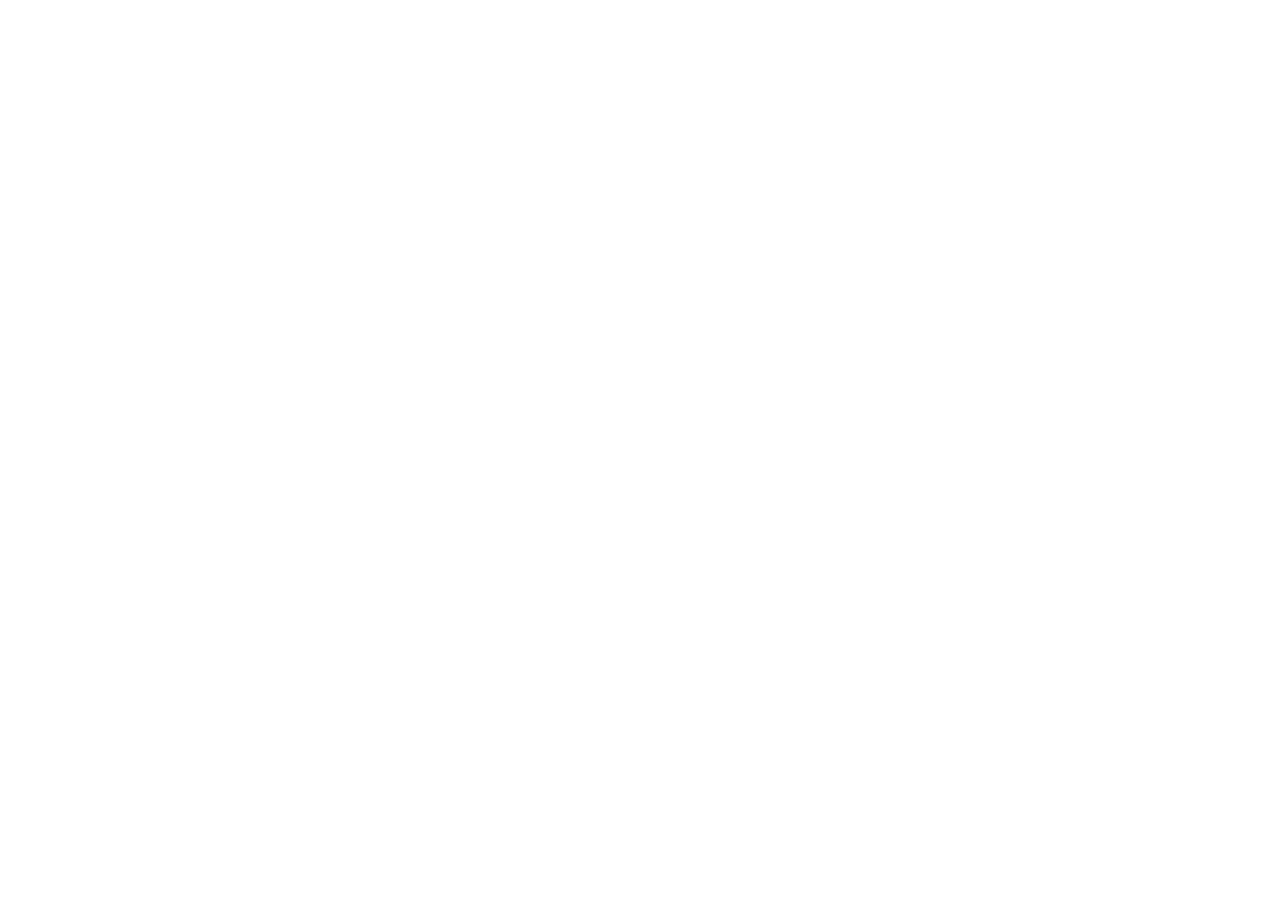
==== index.html @ 56ef71c3 "html creation" ====
<!DOCTYPE html>
<html lang="en">
<head>
    <meta charset="UTF-8">
    <meta name="viewport" content="width=device-width, initial-scale=1.0">
    <title>Document</title>
</head>
<body>
    
</body>
</html>
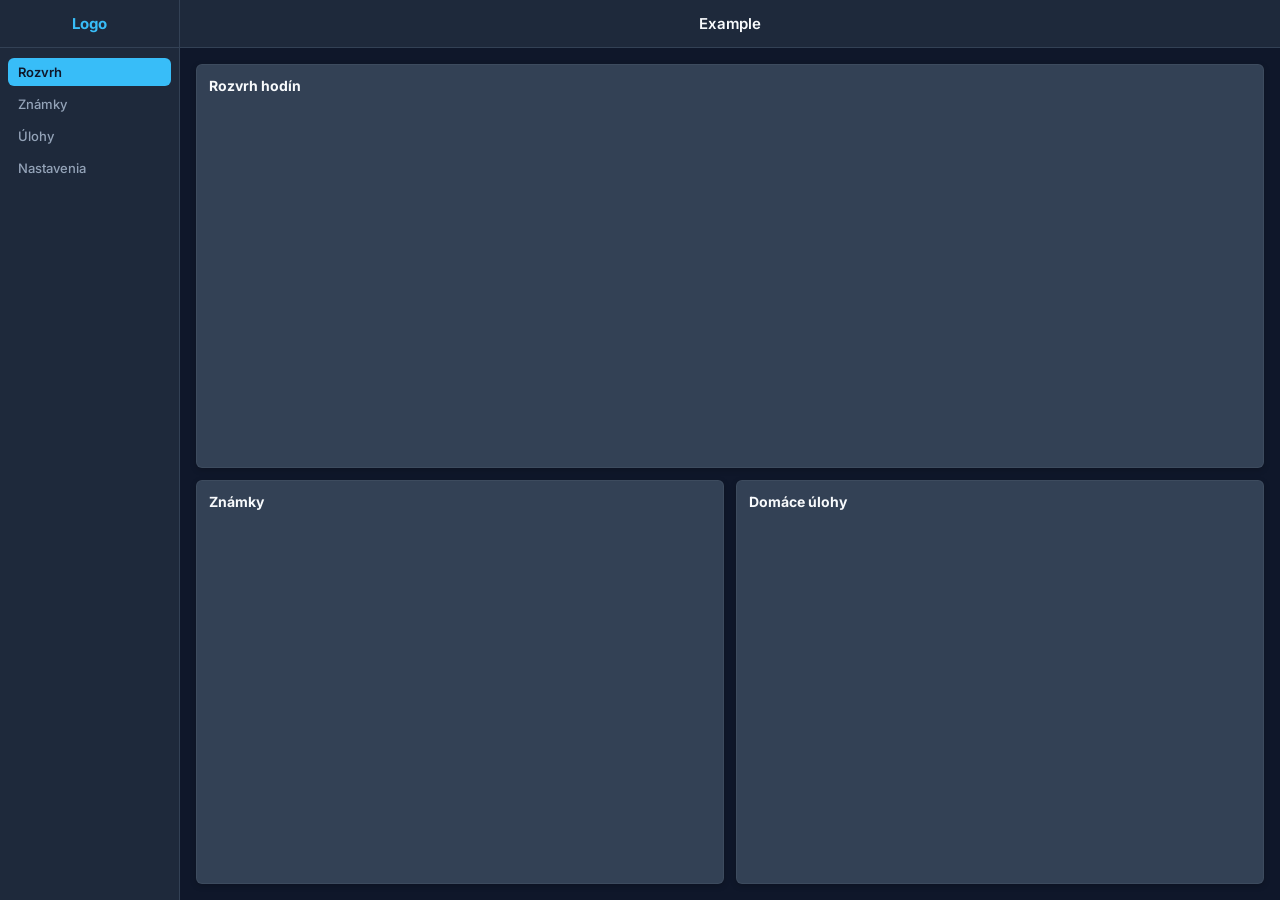
==== commit b5a3c279: "layout start" ====
--- a/index.html
+++ b/index.html
@@ -1,11 +1,57 @@
 <!DOCTYPE html>
-<html lang="en">
+<html lang="sk">
 <head>
     <meta charset="UTF-8">
     <meta name="viewport" content="width=device-width, initial-scale=1.0">
-    <title>Document</title>
+    <title>Layout</title>
+    <link rel="stylesheet" href="style.css">
+    <link href="https://fonts.googleapis.com/css2?family=Inter:wght@400;500;600;700&display=swap" rel="stylesheet">
 </head>
-<body>
-    
+<body class="background-main">
+
+    <aside class="sidebar">
+        <div class="sidebar-header">
+            <h2>Logo</h2>
+        </div>
+        <nav class="sidebar-nav">
+            <a href="#" class="nav-item active">Rozvrh</a>
+            <a href="#" class="nav-item">Známky</a>
+            <a href="#" class="nav-item">Úlohy</a>
+            <a href="#" class="nav-item">Nastavenia</a>
+        </nav>
+    </aside>
+
+    <div class="wrapper">
+        <header class="header">
+            <h1>Example</h1>
+        </header>
+
+        <main class="main-content">
+            <section class="card full-width">
+                <div class="card-header">
+                    <h3>Rozvrh hodín</h3>
+                </div>
+                <div class="card-body">
+                </div>
+            </section>
+
+            <section class="card">
+                <div class="card-header">
+                    <h3>Známky</h3>
+                </div>
+                <div class="card-body">
+                </div>
+            </section>
+
+            <section class="card">
+                <div class="card-header">
+                    <h3>Domáce úlohy</h3>
+                </div>
+                <div class="card-body">
+                </div>
+            </section>
+        </main>
+    </div>
+
 </body>
 </html>
--- a/style.css
+++ b/style.css
@@ -0,0 +1,113 @@
+* {
+    box-sizing: border-box;
+    margin: 0;
+    padding: 0;
+    font-family: 'Inter', Arial, sans-serif;
+}
+
+.background-main {
+    background-color: #0F172A;
+    color: #F8FAFC;
+    display: flex;
+    min-height: 100vh;
+}
+
+.sidebar {
+    width: 180px;
+    background-color: #1E293B;
+    border-right: 1px solid #334155;
+    display: flex;
+    flex-direction: column;
+}
+
+.sidebar-header {
+    height: 48px;
+    display: flex;
+    align-items: center;
+    justify-content: center;
+    border-bottom: 1px solid #334155;
+}
+
+.sidebar-header h2 {
+    font-size: 15px;
+    color: #38BDF8;
+}
+
+.sidebar-nav {
+    padding: 10px 8px;
+    display: flex;
+    flex-direction: column;
+    gap: 4px;
+}
+
+.nav-item {
+    color: #94A3B8;
+    text-decoration: none;
+    padding: 6px 10px;
+    border-radius: 6px;
+    font-size: 13px;
+    font-weight: 500;
+    transition: background-color 0.2s ease, color 0.2s ease;
+}
+
+.nav-item:hover {
+    background-color: #334155;
+    color: #F8FAFC;
+}
+
+.nav-item.active {
+    background-color: #38BDF8;
+    color: #0F172A;
+    font-weight: 600;
+}
+
+.wrapper {
+    flex: 1;
+    display: flex;
+    flex-direction: column;
+}
+
+.header {
+    height: 48px;
+    background-color: #1E293B;
+    border-bottom: 1px solid #334155;
+    display: flex;
+    align-items: center;
+    justify-content: center;
+    padding: 0 16px;
+}
+
+.header h1 {
+    font-size: 15px;
+    font-weight: 600;
+    color: #F8FAFC;
+}
+
+.main-content {
+    flex: 1;
+    padding: 16px;
+    display: grid;
+    grid-template-columns: repeat(2, 1fr);
+    gap: 12px;
+}
+
+.card {
+    background-color: #334155;
+    border-radius: 6px;
+    padding: 12px;
+    box-shadow: 0 2px 6px rgba(0, 0, 0, 0.2);
+    border: 1px solid rgba(255, 255, 255, 0.05);
+}
+
+.full-width {
+    grid-column: 1 / -1;
+}
+
+.card-header h3 {
+    font-size: 14px;
+    color: #F8FAFC;
+}
+
+.card-body {
+    margin-top: 8px;
+}
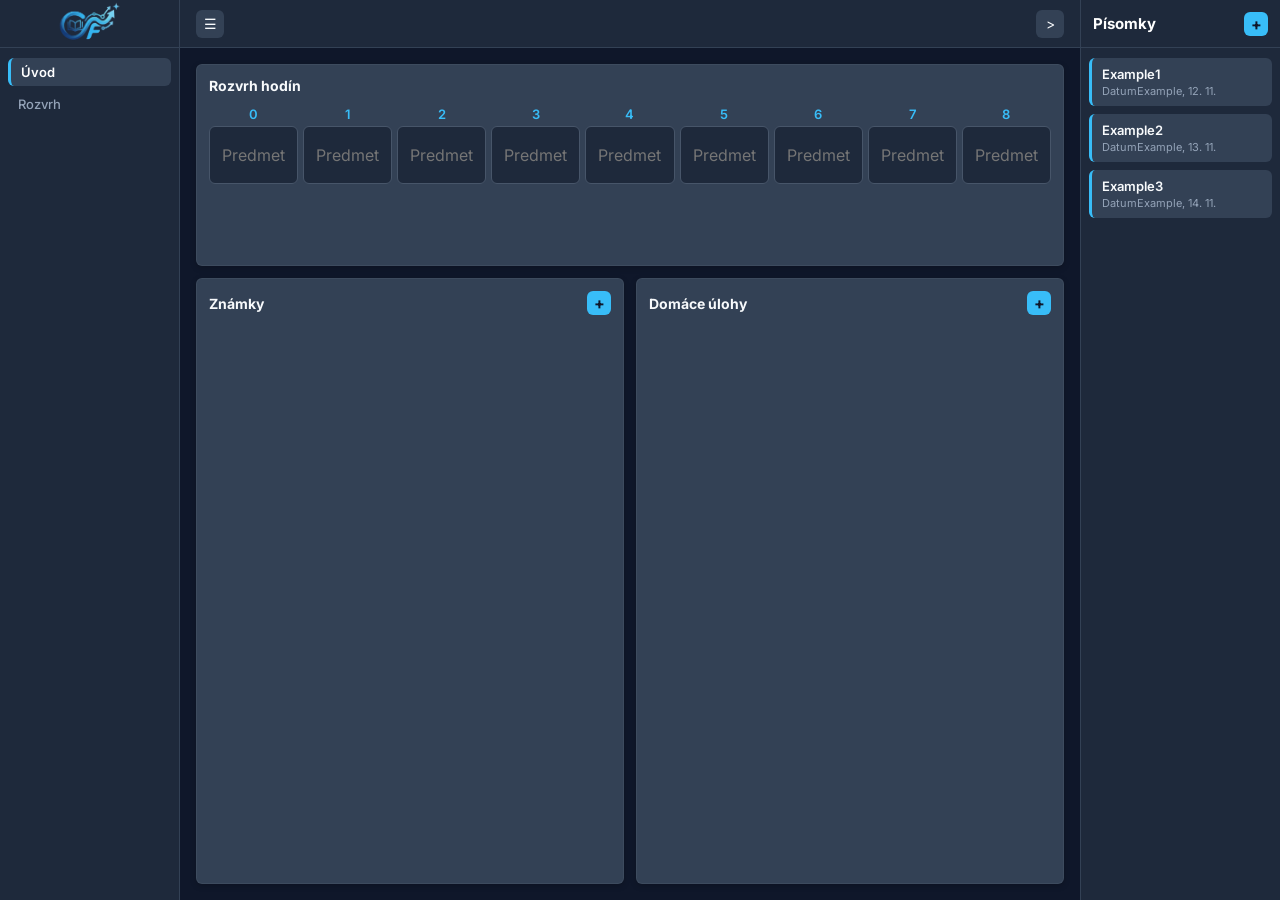
==== commit ed0adf1a: "second page layout changes additions" ====
--- a/index.html
+++ b/index.html
@@ -3,27 +3,30 @@
 <head>
     <meta charset="UTF-8">
     <meta name="viewport" content="width=device-width, initial-scale=1.0">
-    <title>Layout</title>
+    <title>Úvod - SchoolFlow</title>
     <link rel="stylesheet" href="style.css">
+    <link rel="icon" href="1x1-logo-schoolflow.png" type="image/png">
     <link href="https://fonts.googleapis.com/css2?family=Inter:wght@400;500;600;700&display=swap" rel="stylesheet">
 </head>
 <body class="background-main">
 
+    <input type="checkbox" id="toggleLeft" class="toggle-checkbox">
+    <input type="checkbox" id="toggleRight" class="toggle-checkbox">
+
     <aside class="sidebar">
         <div class="sidebar-header">
-            <h2>Logo</h2>
+            <img src="header-logo-schoolflow.png" alt="Logo" class="logo-img">
         </div>
         <nav class="sidebar-nav">
-            <a href="#" class="nav-item active">Rozvrh</a>
-            <a href="#" class="nav-item">Známky</a>
-            <a href="#" class="nav-item">Úlohy</a>
-            <a href="#" class="nav-item">Nastavenia</a>
+            <a href="#" class="nav-item active">Úvod</a>
+            <a href="hub.html" class="nav-item">Rozvrh</a>
         </nav>
     </aside>
 
     <div class="wrapper">
         <header class="header">
-            <h1>Example</h1>
+            <label for="toggleLeft" class="toggle-btn">☰</label>
+            <label for="toggleRight" class="toggle-btn">></label>
         </header>
 
         <main class="main-content">
@@ -31,13 +34,50 @@
                 <div class="card-header">
                     <h3>Rozvrh hodín</h3>
                 </div>
-                <div class="card-body">
+                <div class="card-body schedule-grid">
+                    <div class="schedule-column">
+                        <span class="schedule-label">0</span>
+                        <input type="text" class="schedule-input" placeholder="Predmet">
+                    </div>
+                    <div class="schedule-column">
+                        <span class="schedule-label">1</span>
+                        <input type="text" class="schedule-input" placeholder="Predmet">
+                    </div>
+                    <div class="schedule-column">
+                        <span class="schedule-label">2</span>
+                        <input type="text" class="schedule-input" placeholder="Predmet">
+                    </div>
+                    <div class="schedule-column">
+                        <span class="schedule-label">3</span>
+                        <input type="text" class="schedule-input" placeholder="Predmet">
+                    </div>
+                    <div class="schedule-column">
+                        <span class="schedule-label">4</span>
+                        <input type="text" class="schedule-input" placeholder="Predmet">
+                    </div>
+                    <div class="schedule-column">
+                        <span class="schedule-label">5</span>
+                        <input type="text" class="schedule-input" placeholder="Predmet">
+                    </div>
+                    <div class="schedule-column">
+                        <span class="schedule-label">6</span>
+                        <input type="text" class="schedule-input" placeholder="Predmet">
+                    </div>
+                    <div class="schedule-column">
+                        <span class="schedule-label">7</span>
+                        <input type="text" class="schedule-input" placeholder="Predmet">
+                    </div>
+                    <div class="schedule-column">
+                        <span class="schedule-label">8</span>
+                        <input type="text" class="schedule-input" placeholder="Predmet">
+                    </div>
                 </div>
             </section>
 
             <section class="card">
                 <div class="card-header">
                     <h3>Známky</h3>
+                    <button class="add-btn">+</button>
                 </div>
                 <div class="card-body">
                 </div>
@@ -46,6 +86,7 @@
             <section class="card">
                 <div class="card-header">
                     <h3>Domáce úlohy</h3>
+                    <button class="add-btn">+</button>
                 </div>
                 <div class="card-body">
                 </div>
@@ -53,5 +94,26 @@
         </main>
     </div>
 
+    <aside class="sidebar-right">
+        <div class="sidebar-header right-header">
+            <h2>Písomky</h2>
+            <button class="add-btn">+</button>
+        </div>
+        <div class="sidebar-content">
+            <div class="exam-item">
+                <span class="exam-subject">Example1</span>
+                <span class="exam-date">DatumExample, 12. 11.</span>
+            </div>
+            <div class="exam-item">
+                <span class="exam-subject">Example2</span>
+                <span class="exam-date">DatumExample, 13. 11.</span>
+            </div>
+            <div class="exam-item">
+                <span class="exam-subject">Example3</span>
+                <span class="exam-date">DatumExample, 14. 11.</span>
+            </div>
+        </div>
+    </aside>
+
 </body>
 </html>
--- a/style.css
+++ b/style.css
@@ -18,6 +18,32 @@
     border-right: 1px solid #334155;
     display: flex;
     flex-direction: column;
+    transition: width 0.25s ease, opacity 0.2s ease;
+    overflow: hidden;
+    white-space: nowrap;
+}
+
+#toggleLeft:checked ~ .sidebar {
+    width: 0;
+    opacity: 0;
+    border-right: none;
+}
+
+#toggleRight:checked ~ .sidebar-right {
+    width: 0;
+    opacity: 0;
+    border-left: none;
+}
+
+.sidebar-right {
+    width: 200px;
+    background-color: #1E293B;
+    border-left: 1px solid #334155;
+    display: flex;
+    flex-direction: column;
+    overflow: hidden;
+    transition: width 0.25s ease, opacity 0.2s ease;
+    white-space: nowrap;
 }
 
 .sidebar-header {
@@ -26,11 +52,12 @@
     align-items: center;
     justify-content: center;
     border-bottom: 1px solid #334155;
+    padding: 0 10px;
 }
 
 .sidebar-header h2 {
     font-size: 15px;
-    color: #38BDF8;
+    color: white;
 }
 
 .sidebar-nav {
@@ -38,6 +65,34 @@
     display: flex;
     flex-direction: column;
     gap: 4px;
+}
+
+.sidebar-content {
+    padding: 10px 8px;
+    display: flex;
+    flex-direction: column;
+    gap: 8px;
+}
+
+.exam-item {
+    background-color: #334155;
+    padding: 8px 10px;
+    border-radius: 6px;
+    border-left: 3px solid #38BDF8;
+    display: flex;
+    flex-direction: column;
+    gap: 2px;
+}
+
+.exam-subject {
+    font-size: 13px;
+    font-weight: 600;
+    color: #F8FAFC;
+}
+
+.exam-date {
+    font-size: 11px;
+    color: #94A3B8;
 }
 
 .nav-item {
@@ -56,8 +111,9 @@
 }
 
 .nav-item.active {
-    background-color: #38BDF8;
-    color: #0F172A;
+    background-color: #334155;
+    color: white;
+    border-left: 3px solid #38BDF8;
     font-weight: 600;
 }
 
@@ -65,6 +121,7 @@
     flex: 1;
     display: flex;
     flex-direction: column;
+    min-width: 0;
 }
 
 .header {
@@ -73,7 +130,7 @@
     border-bottom: 1px solid #334155;
     display: flex;
     align-items: center;
-    justify-content: center;
+    justify-content: space-between;
     padding: 0 16px;
 }
 
@@ -88,6 +145,14 @@
     padding: 16px;
     display: grid;
     grid-template-columns: repeat(2, 1fr);
+    grid-template-rows: 1fr 3fr;
+    gap: 12px;
+}
+
+.main-content-full {
+    flex: 1;
+    padding: 16px;
+    display: grid;
     gap: 12px;
 }
 
@@ -108,6 +173,119 @@
     color: #F8FAFC;
 }
 
+.card-header {
+    display: flex;
+    align-items: center;
+    justify-content: space-between;
+}
+
 .card-body {
     margin-top: 8px;
+}
+
+.schedule-grid {
+    display: grid;
+    grid-template-columns: repeat(9, 1fr);
+    gap: 5px;
+    margin-top: 12px;
+}
+
+.schedule-column {
+    display: flex;
+    flex-direction: column;
+    align-items: center;
+    gap: 4px;
+}
+
+.schedule-label {
+    font-size: 13px;
+    font-weight: 600;
+    color: #38BDF8;
+}
+
+.schedule-input {
+    background-color: #1E293B;
+    color: #F8FAFC;
+    border: 1px solid #475569;
+    border-radius: 6px;
+    padding: 18px 6px;
+    font-size: 16px;
+    text-align: center;
+    width: 100%;
+}
+
+.schedule-intput:focus {
+    outline: none;
+    border-color: #38BDF8;
+}
+
+.schedule-input::-webkit-inner-spin-button,
+.schedule-input::-webkit-outer-spin-button {
+    -webkit-appearance: none;
+    margin: 0;
+}
+
+.sidebar-header.right-header {
+    justify-content: space-between;
+    padding: 0 12px;
+}
+
+.add-btn {
+    background-color: #38BDF8;
+    color: #0F172A;
+    border: none;
+    border-radius: 6px;
+    width: 24px;
+    height: 24px;
+    font-size: 16px;
+    font-weight: 700;
+    cursor: pointer;
+    display: flex;
+    align-items: center;
+    justify-content: center;
+    transition: background-color 0.2s ease;
+}
+
+.add-btn:hover {
+    background-color: #7dd4fc6c;
+}
+
+.toggle-btn {
+    background-color: #334155;
+    color: #F8FAFC;
+    border: none;
+    border-radius: 6px;
+    width: 28px;
+    height: 28px;
+    font-size: 14px;
+    cursor: pointer;
+    display: flex;
+    align-items: center;
+    justify-content: center;
+    user-select: none;
+    transition: background-color 0.2s ease;
+}
+
+.toggle-btn:hover {
+    background-color: #7dd4fc6c;
+    color: #0f172a;
+}
+
+.sidebar-header {
+    height: 48px;
+    display: flex;
+    align-items: center;
+    justify-content: center;
+    border-bottom: 1px solid #334155;
+    padding: 0 10px;
+}
+
+.logo-img {
+    max-height: 45px;
+    width: auto;
+    object-fit: contain;
+}
+
+.toggle-checkbox {
+    display: none;
 }
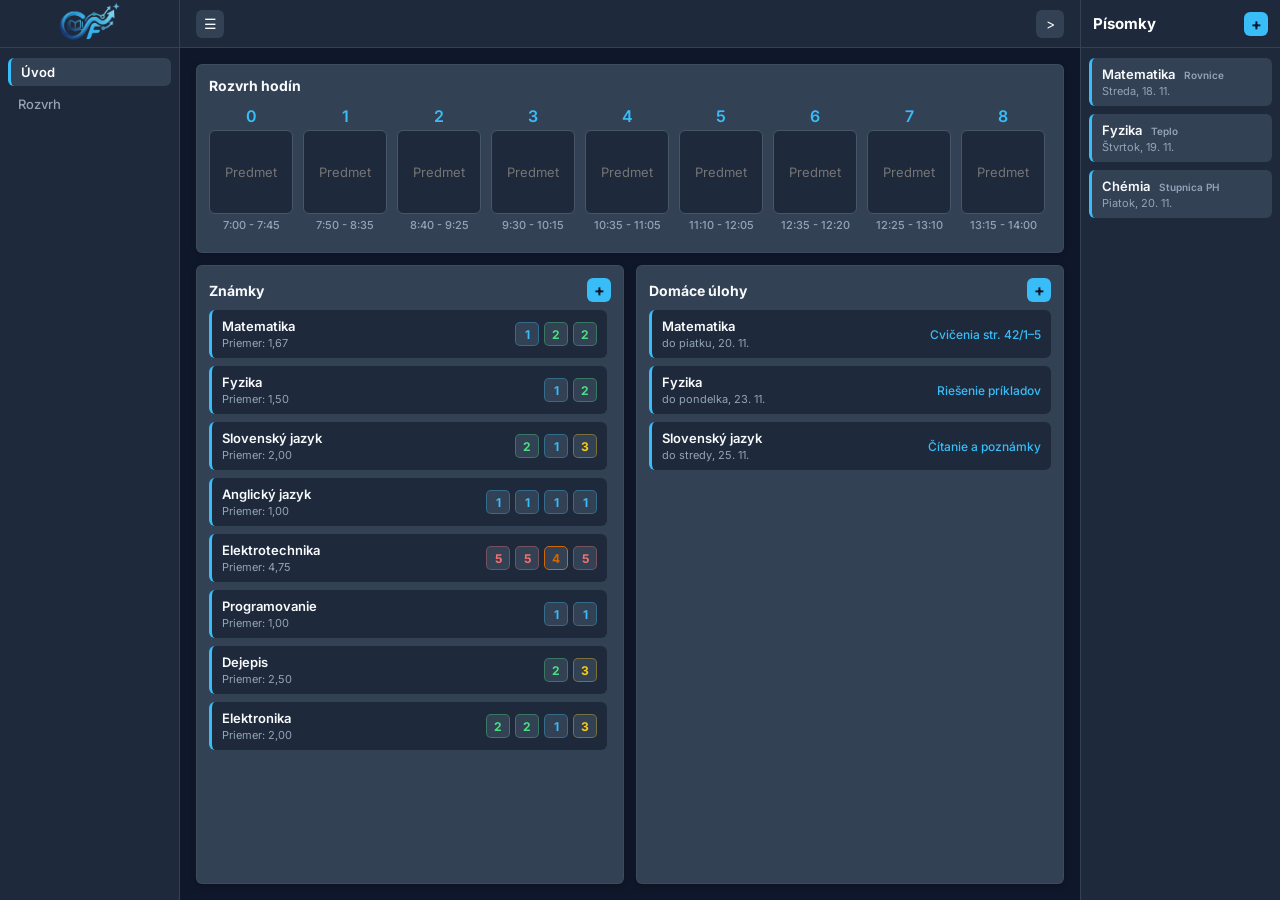
==== commit e66c8688: "index overlay finish with examples" ====
--- a/index.html
+++ b/index.html
@@ -38,38 +38,47 @@
                     <div class="schedule-column">
                         <span class="schedule-label">0</span>
                         <input type="text" class="schedule-input" placeholder="Predmet">
+                        <span class="schedule-time">7:00 - 7:45</span>
                     </div>
                     <div class="schedule-column">
                         <span class="schedule-label">1</span>
                         <input type="text" class="schedule-input" placeholder="Predmet">
+                        <span class="schedule-time">7:50 - 8:35</span>
                     </div>
                     <div class="schedule-column">
                         <span class="schedule-label">2</span>
                         <input type="text" class="schedule-input" placeholder="Predmet">
+                        <span class="schedule-time">8:40 - 9:25</span>
                     </div>
                     <div class="schedule-column">
                         <span class="schedule-label">3</span>
                         <input type="text" class="schedule-input" placeholder="Predmet">
+                        <span class="schedule-time">9:30 - 10:15</span>
                     </div>
                     <div class="schedule-column">
                         <span class="schedule-label">4</span>
                         <input type="text" class="schedule-input" placeholder="Predmet">
+                        <span class="schedule-time">10:35 - 11:05</span>
                     </div>
                     <div class="schedule-column">
                         <span class="schedule-label">5</span>
                         <input type="text" class="schedule-input" placeholder="Predmet">
+                        <span class="schedule-time">11:10 - 12:05</span>
                     </div>
                     <div class="schedule-column">
                         <span class="schedule-label">6</span>
                         <input type="text" class="schedule-input" placeholder="Predmet">
+                        <span class="schedule-time">12:35 - 12:20</span>
                     </div>
                     <div class="schedule-column">
                         <span class="schedule-label">7</span>
                         <input type="text" class="schedule-input" placeholder="Predmet">
+                        <span class="schedule-time">12:25 - 13:10</span>
                     </div>
                     <div class="schedule-column">
                         <span class="schedule-label">8</span>
                         <input type="text" class="schedule-input" placeholder="Predmet">
+                        <span class="schedule-time">13:15 - 14:00</span>
                     </div>
                 </div>
             </section>
@@ -79,18 +88,138 @@
                     <h3>Známky</h3>
                     <button class="add-btn">+</button>
                 </div>
-                <div class="card-body">
+                <div class="card-body grades-scroll">
+                    <div class="grades-list">
+                        <div class="grade-row">
+                            <div class="grade-subject-info">
+                                <span class="grade-subject">Matematika</span>
+                                <span class="grade-avg">Priemer: 1,67</span>
+                            </div>
+                            <div class="grade-badges">
+                                <span class="grade-badge g-1">1</span>
+                                <span class="grade-badge g-2">2</span>
+                                <span class="grade-badge g-2">2</span>
+                            </div>
+                        </div>
+
+                        <div class="grade-row">
+                            <div class="grade-subject-info">
+                                <span class="grade-subject">Fyzika</span>
+                                <span class="grade-avg">Priemer: 1,50</span>
+                            </div>
+                            <div class="grade-badges">
+                                <span class="grade-badge g-1">1</span>
+                                <span class="grade-badge g-2">2</span>
+                            </div>
+                        </div>
+
+                        <div class="grade-row">
+                            <div class="grade-subject-info">
+                                <span class="grade-subject">Slovenský jazyk</span>
+                                <span class="grade-avg">Priemer: 2,00</span>
+                            </div>
+                            <div class="grade-badges">
+                                <span class="grade-badge g-2">2</span>
+                                <span class="grade-badge g-1">1</span>
+                                <span class="grade-badge g-3">3</span>
+                            </div>
+                        </div>
+
+                        <div class="grade-row">
+                            <div class="grade-subject-info">
+                                <span class="grade-subject">Anglický jazyk</span>
+                                <span class="grade-avg">Priemer: 1,00</span>
+                            </div>
+                            <div class="grade-badges">
+                                <span class="grade-badge g-1">1</span>
+                                <span class="grade-badge g-1">1</span>
+                                <span class="grade-badge g-1">1</span>
+                                <span class="grade-badge g-1">1</span>
+                            </div>
+                        </div>
+
+                        <div class="grade-row">
+                            <div class="grade-subject-info">
+                                <span class="grade-subject">Elektrotechnika</span>
+                                <span class="grade-avg">Priemer: 4,75</span>
+                            </div>
+                            <div class="grade-badges">
+                                <span class="grade-badge g-5">5</span>
+                                <span class="grade-badge g-5">5</span>
+                                <span class="grade-badge g-4">4</span>
+                                <span class="grade-badge g-5">5</span>
+                            </div>
+                        </div>
+
+                        <div class="grade-row">
+                            <div class="grade-subject-info">
+                                <span class="grade-subject">Programovanie</span>
+                                <span class="grade-avg">Priemer: 1,00</span>
+                            </div>
+                            <div class="grade-badges">
+                                <span class="grade-badge g-1">1</span>
+                                <span class="grade-badge g-1">1</span>
+                            </div>
+                        </div>
+
+                        <div class="grade-row">
+                            <div class="grade-subject-info">
+                                <span class="grade-subject">Dejepis</span>
+                                <span class="grade-avg">Priemer: 2,50</span>
+                            </div>
+                            <div class="grade-badges">
+                                <span class="grade-badge g-2">2</span>
+                                <span class="grade-badge g-3">3</span>
+                            </div>
+                        </div>
+
+                        <div class="grade-row">
+                            <div class="grade-subject-info">
+                                <span class="grade-subject">Elektronika</span>
+                                <span class="grade-avg">Priemer: 2,00</span>
+                            </div>
+                            <div class="grade-badges">
+                                <span class="grade-badge g-2">2</span>
+                                <span class="grade-badge g-2">2</span>
+                                <span class="grade-badge g-1">1</span>
+                                <span class="grade-badge g-3">3</span>
+                            </div>
+                        </div>
+                    </div>
                 </div>
             </section>
 
             <section class="card">
-                <div class="card-header">
-                    <h3>Domáce úlohy</h3>
-                    <button class="add-btn">+</button>
-                </div>
-                <div class="card-body">
-                </div>
-            </section>
+    <div class="card-header">
+        <h3>Domáce úlohy</h3>
+        <button class="add-btn">+</button>
+    </div>
+    <div class="card-body">
+        <div class="homework-list">
+            <div class="homework-item">
+                <div class="homework-info">
+                    <span class="homework-subject">Matematika</span>
+                    <span class="homework-due">do piatku, 20. 11.</span>
+                </div>
+                <span class="homework-task">Cvičenia str. 42/1–5</span>
+            </div>
+            <div class="homework-item">
+                <div class="homework-info">
+                    <span class="homework-subject">Fyzika</span>
+                    <span class="homework-due">do pondelka, 23. 11.</span>
+                </div>
+                <span class="homework-task">Riešenie príkladov</span>
+            </div>
+            <div class="homework-item">
+                <div class="homework-info">
+                    <span class="homework-subject">Slovenský jazyk</span>
+                    <span class="homework-due">do stredy, 25. 11.</span>
+                </div>
+                <span class="homework-task">Čítanie a poznámky</span>
+            </div>
+        </div>
+    </div>
+</section>
         </main>
     </div>
 
@@ -101,16 +230,23 @@
         </div>
         <div class="sidebar-content">
             <div class="exam-item">
-                <span class="exam-subject">Example1</span>
-                <span class="exam-date">DatumExample, 12. 11.</span>
+                <span class="exam-subject">Matematika
+                    <span class="exam-theme">Rovnice</span>
+                </span>
+                <span class="exam-date">Streda, 18. 11.</span>
             </div>
             <div class="exam-item">
-                <span class="exam-subject">Example2</span>
-                <span class="exam-date">DatumExample, 13. 11.</span>
+                <span class="exam-subject">Fyzika
+                    <span class="exam-theme">Teplo</span>
+                </span>
+                <span class="exam-date">Štvrtok, 19. 11.</span>
             </div>
             <div class="exam-item">
-                <span class="exam-subject">Example3</span>
-                <span class="exam-date">DatumExample, 14. 11.</span>
+                <span class="exam-subject">Chémia
+                    <span class="exam-theme">Stupnica PH </span>
+                </span>
+                
+                <span class="exam-date">Piatok, 20. 11.</span>
             </div>
         </div>
     </aside>
--- a/style.css
+++ b/style.css
@@ -5,11 +5,18 @@
     font-family: 'Inter', Arial, sans-serif;
 }
 
+html, body {
+    height: 100%;
+    overflow: hidden;
+}
+
 .background-main {
     background-color: #0F172A;
     color: #F8FAFC;
     display: flex;
     min-height: 100vh;
+    width: 100%;
+    overflow-x: hidden;
 }
 
 .sidebar {
@@ -90,6 +97,12 @@
     color: #F8FAFC;
 }
 
+.exam-theme {
+    font-size: 10px;
+    color: #94A3B8;
+    margin-left: 6px;
+}
+
 .exam-date {
     font-size: 11px;
     color: #94A3B8;
@@ -144,9 +157,11 @@
     flex: 1;
     padding: 16px;
     display: grid;
-    grid-template-columns: repeat(2, 1fr);
-    grid-template-rows: 1fr 3fr;
+    grid-template-columns: repeat(2, minmax(0, 1fr));
+    grid-template-rows: auto minmax(0, 1fr);
     gap: 12px;
+    min-width: 0;
+    overflow: hidden;
 }
 
 .main-content-full {
@@ -162,6 +177,11 @@
     padding: 12px;
     box-shadow: 0 2px 6px rgba(0, 0, 0, 0.2);
     border: 1px solid rgba(255, 255, 255, 0.05);
+    display: flex;
+    flex-direction: column;
+    min-width: 0;
+    min-height: 0;
+    overflow: hidden;
 }
 
 .full-width {
@@ -181,13 +201,111 @@
 
 .card-body {
     margin-top: 8px;
+    overflow-y: hidden;
+}
+
+/* Umožní vnútorné zvislé scrollovanie bez natiahnutia celej stránky */
+.grades-scroll {
+    flex: 1;
+    min-height: 0;
+    overflow-y: auto;
+    overscroll-behavior-y: contain;
+    padding-right: 4px;
+    
+}
+
+.grades-scroll::-webkit-scrollbar {
+    display: none;
+}
+
+.grades-list {
+    display: flex;
+    flex-direction: column;
+    gap: 8px;
+}
+
+.grade-row {
+    background-color: #1E293B;
+    padding: 8px 10px;
+    border-radius: 6px;
+    border-left: 3px solid #38BDF8;
+    display: flex;
+    align-items: center;
+    justify-content: space-between;
+    gap: 10px;
+}
+
+.grade-subject-info {
+    display: flex;
+    flex-direction: column;
+    gap: 2px;
+}
+
+.grade-subject {
+    font-size: 13px;
+    font-weight: 600;
+    color: #F8FAFC;
+}
+
+.grade-avg {
+    font-size: 11px;
+    color: #94A3B8;
+}
+
+.grade-badges {
+    display: flex;
+    align-items: center;
+    gap: 5px;
+    flex-wrap: wrap;
+    justify-content: flex-end;
+}
+
+.grade-badge {
+    width: 24px;
+    height: 24px;
+    border-radius: 5px;
+    font-size: 12px;
+    font-weight: 700;
+    display: flex;
+    align-items: center;
+    justify-content: center;
+    background-color: #334155;
+    color: #F8FAFC;
+}
+
+/* Jemné farebné odlíšenie známok */
+.grade-badge.g-1 {
+    color: #38BDF8;
+    border: 1px solid rgba(56, 189, 248, 0.35);
+}
+
+.grade-badge.g-2 {
+    color: #4ADE80;
+    border: 1px solid rgba(74, 222, 128, 0.35);
+}
+
+.grade-badge.g-3 {
+    color: #FACC15;
+    border: 1px solid rgba(250, 204, 21, 0.35);
+}
+
+.grade-badge.g-4 {
+    color: #cf6801;
+    border: 1px solid rgba(207, 104, 1, 1);
+}
+
+.grade-badge.g-5 {
+    color: #F87171;
+    border: 1px solid rgba(248, 113, 113, 0.35);
 }
 
 .schedule-grid {
-    display: grid;
-    grid-template-columns: repeat(9, 1fr);
-    gap: 5px;
+    display: flex;
+    overflow-x: auto;
+    overscroll-behavior-x: contain;
+    gap: 10px;
     margin-top: 12px;
+    padding-bottom: 8px;
 }
 
 .schedule-column {
@@ -195,23 +313,32 @@
     flex-direction: column;
     align-items: center;
     gap: 4px;
+    flex: 0 0 84px;
 }
 
 .schedule-label {
+    font-size: 16px;
+    font-weight: 600;
+    color: #38BDF8;
+}
+
+.schedule-time {
+    font-size: 11px;
+    font-weight: 500;
+    color: #94A3B8;
+    white-space: nowrap;
+}
+
+.schedule-input {
+    background-color: #1E293B;
+    color: #F8FAFC;
+    border: 1px solid #475569;
+    border-radius: 6px;
+    padding: 6px;
     font-size: 13px;
-    font-weight: 600;
-    color: #38BDF8;
-}
-
-.schedule-input {
-    background-color: #1E293B;
-    color: #F8FAFC;
-    border: 1px solid #475569;
-    border-radius: 6px;
-    padding: 18px 6px;
-    font-size: 16px;
     text-align: center;
     width: 100%;
+    aspect-ratio: 1 / 1;
 }
 
 .schedule-intput:focus {
@@ -246,6 +373,48 @@
     transition: background-color 0.2s ease;
 }
 
+.homework-list {
+    display: flex;
+    flex-direction: column;
+    gap: 8px;
+}
+
+.homework-item {
+    background-color: #1E293B;
+    padding: 8px 10px;
+    border-radius: 6px;
+    border-left: 3px solid #38BDF8;
+    display: flex;
+    flex-direction: row;
+    align-items: center;
+    justify-content: space-between;
+    gap: 8px;
+}
+
+.homework-info {
+    display: flex;
+    flex-direction: column;
+    gap: 2px;
+}
+
+.homework-subject {
+    font-size: 13px;
+    font-weight: 600;
+    color: #F8FAFC;
+}
+
+.homework-due {
+    font-size: 11px;
+    color: #94A3B8;
+}
+
+.homework-task {
+    font-size: 12px;
+    font-weight: 500;
+    color: #38BDF8;
+    text-align: right;
+}
+
 .add-btn:hover {
     background-color: #7dd4fc6c;
 }
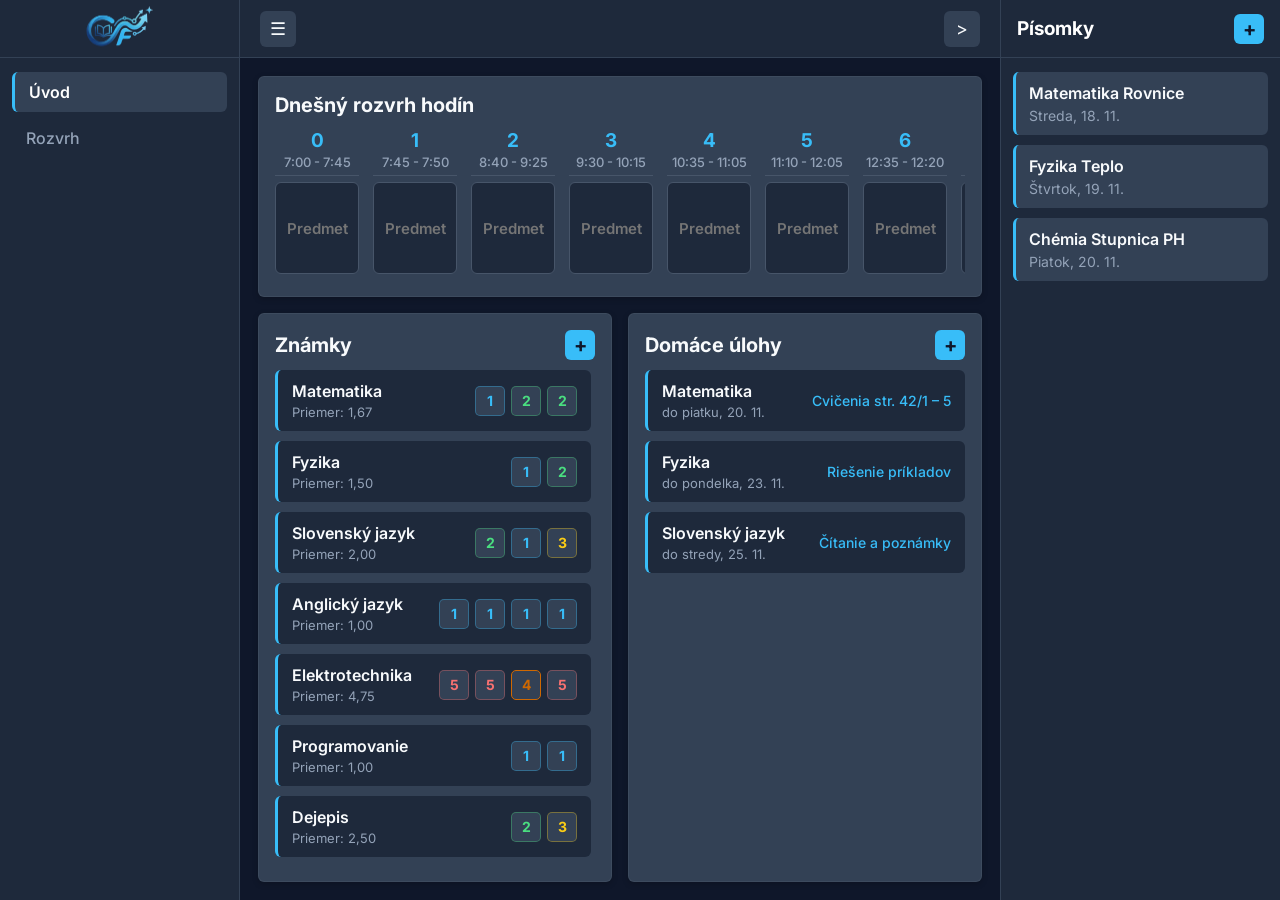
==== commit 31f2b9e2: "layout size fix, weekly schedule" ====
--- a/index.html
+++ b/index.html
@@ -4,6 +4,7 @@
     <meta charset="UTF-8">
     <meta name="viewport" content="width=device-width, initial-scale=1.0">
     <title>Úvod - SchoolFlow</title>
+    <link rel="stylesheet" href="style-index.css">
     <link rel="stylesheet" href="style.css">
     <link rel="icon" href="1x1-logo-schoolflow.png" type="image/png">
     <link href="https://fonts.googleapis.com/css2?family=Inter:wght@400;500;600;700&display=swap" rel="stylesheet">
@@ -32,53 +33,72 @@
         <main class="main-content">
             <section class="card full-width">
                 <div class="card-header">
-                    <h3>Rozvrh hodín</h3>
-                </div>
-                <div class="card-body schedule-grid">
-                    <div class="schedule-column">
-                        <span class="schedule-label">0</span>
-                        <input type="text" class="schedule-input" placeholder="Predmet">
-                        <span class="schedule-time">7:00 - 7:45</span>
-                    </div>
-                    <div class="schedule-column">
-                        <span class="schedule-label">1</span>
-                        <input type="text" class="schedule-input" placeholder="Predmet">
-                        <span class="schedule-time">7:50 - 8:35</span>
-                    </div>
-                    <div class="schedule-column">
-                        <span class="schedule-label">2</span>
-                        <input type="text" class="schedule-input" placeholder="Predmet">
-                        <span class="schedule-time">8:40 - 9:25</span>
-                    </div>
-                    <div class="schedule-column">
-                        <span class="schedule-label">3</span>
-                        <input type="text" class="schedule-input" placeholder="Predmet">
-                        <span class="schedule-time">9:30 - 10:15</span>
-                    </div>
-                    <div class="schedule-column">
-                        <span class="schedule-label">4</span>
-                        <input type="text" class="schedule-input" placeholder="Predmet">
-                        <span class="schedule-time">10:35 - 11:05</span>
-                    </div>
-                    <div class="schedule-column">
-                        <span class="schedule-label">5</span>
-                        <input type="text" class="schedule-input" placeholder="Predmet">
-                        <span class="schedule-time">11:10 - 12:05</span>
-                    </div>
-                    <div class="schedule-column">
-                        <span class="schedule-label">6</span>
-                        <input type="text" class="schedule-input" placeholder="Predmet">
-                        <span class="schedule-time">12:35 - 12:20</span>
-                    </div>
-                    <div class="schedule-column">
-                        <span class="schedule-label">7</span>
-                        <input type="text" class="schedule-input" placeholder="Predmet">
-                        <span class="schedule-time">12:25 - 13:10</span>
-                    </div>
-                    <div class="schedule-column">
-                        <span class="schedule-label">8</span>
-                        <input type="text" class="schedule-input" placeholder="Predmet">
-                        <span class="schedule-time">13:15 - 14:00</span>
+                    <h3>Dnešný rozvrh hodín</h3>
+                </div>
+                <div class="card-body schedule-daily-grid">
+                    <div class="schedule-daily-column">
+                        <div class="daily-schedule-header">
+                            <span class="schedule-daily-label">0</span>
+                            <span class="schedule-daily-time">7:00 - 7:45</span>
+                        </div>
+                        <input type="text" class="schedule-daily-input" placeholder="Predmet">
+                        
+                    </div>
+                    <div class="schedule-daily-column">
+                        <div class="daily-schedule-header">
+                            <span class="schedule-daily-label">1</span>
+                            <span class="schedule-daily-time">7:45 - 7:50</span>
+                        </div>
+                        <input type="text" class="schedule-daily-input" placeholder="Predmet">
+                    </div>
+                    <div class="schedule-daily-column">
+                        <div class="daily-schedule-header">
+                            <span class="schedule-daily-label">2</span>
+                            <span class="schedule-daily-time">8:40 - 9:25</span>
+                        </div>
+                        <input type="text" class="schedule-daily-input" placeholder="Predmet">
+                    </div>
+                    <div class="schedule-daily-column">
+                        <div class="daily-schedule-header">
+                            <span class="schedule-daily-label">3</span>
+                            <span class="schedule-daily-time">9:30 - 10:15</span>
+                        </div>
+                        <input type="text" class="schedule-daily-input" placeholder="Predmet">
+                    </div>
+                    <div class="schedule-daily-column">
+                        <div class="daily-schedule-header">
+                            <span class="schedule-daily-label">4</span>
+                            <span class="schedule-daily-time">10:35 - 11:05</span>
+                        </div>
+                        <input type="text" class="schedule-daily-input" placeholder="Predmet">
+                    </div>
+                    <div class="schedule-daily-column">
+                        <div class="daily-schedule-header">
+                            <span class="schedule-daily-label">5</span>
+                            <span class="schedule-daily-time">11:10 - 12:05</span>
+                        </div>
+                        <input type="text" class="schedule-daily-input" placeholder="Predmet">
+                    </div>
+                    <div class="schedule-daily-column">
+                        <div class="daily-schedule-header">
+                            <span class="schedule-daily-label">6</span>
+                            <span class="schedule-daily-time">12:35 - 12:20</span>
+                        </div>
+                        <input type="text" class="schedule-daily-input" placeholder="Predmet">
+                    </div>
+                    <div class="schedule-daily-column">
+                        <div class="daily-schedule-header">
+                            <span class="schedule-daily-label">7</span>
+                            <span class="schedule-daily-time">12:25 - 13:10</span>
+                        </div>
+                        <input type="text" class="schedule-daily-input" placeholder="Predmet">
+                    </div>
+                    <div class="schedule-daily-column">
+                        <div class="daily-schedule-header">
+                            <span class="schedule-daily-label">8</span>
+                            <span class="schedule-daily-time">13:15 - 14:00</span>
+                        </div>
+                        <input type="text" class="schedule-daily-input" placeholder="Predmet">
                     </div>
                 </div>
             </section>
@@ -201,7 +221,7 @@
                     <span class="homework-subject">Matematika</span>
                     <span class="homework-due">do piatku, 20. 11.</span>
                 </div>
-                <span class="homework-task">Cvičenia str. 42/1–5</span>
+                <span class="homework-task">Cvičenia str. 42/1 – 5</span>
             </div>
             <div class="homework-item">
                 <div class="homework-info">
--- a/style-index.css
+++ b/style-index.css
@@ -0,0 +1,215 @@
+.main-content {
+    flex: 1;
+    padding: 18px;
+    display: grid;
+    grid-template-columns: repeat(2, minmax(0, 1fr));
+    grid-template-rows: auto minmax(0, 1fr);
+    gap: 16px;
+    min-width: 0;
+    min-height: 0;
+    overflow: hidden;
+}
+
+.schedule-daily-grid {
+    display: flex;
+    flex-direction: row;
+    overflow-x: auto;
+    overscroll-behavior-x: contain;
+    gap: 14px;
+    margin-top: 12px;
+    padding-bottom: 6px;
+    min-width: 0;
+}
+
+.schedule-daily-column {
+    display: flex;
+    flex-direction: column;
+    align-items: stretch;
+    gap: 6px;
+    flex: 1 1 0;
+    min-width: 84px;
+}
+
+.daily-schedule-header {
+    display: flex;
+    flex-direction: column;
+    align-items: center;
+    justify-content: center;
+    gap: 2px;
+    width: 100%;
+    padding: 2px 0 5px 0;
+    border-bottom: 1px solid #475569;
+    min-width: 0;
+}
+
+.schedule-daily-label {
+    font-size: 19px;
+    font-weight: 700;
+    color: #38BDF8;
+}
+
+.schedule-daily-time {
+    font-size: 13px;
+    font-weight: 500;
+    color: #94A3B8;
+    white-space: nowrap;
+}
+
+.schedule-daily-input {
+    background-color: #1E293B;
+    color: #F8FAFC;
+    border: 1px solid #475569;
+    border-radius: 6px;
+    padding: 8px;
+    font-size: 15px;
+    font-weight: 600;
+    text-align: center;
+    width: 100%;
+    height: 92px;
+}
+
+.schedule-daily-input:focus {
+    outline: none;
+    border-color: #38BDF8;
+}
+
+.schedule-daily-input::-webkit-inner-spin-button,
+.schedule-daily-input::-webkit-outer-spin-button {
+    -webkit-appearance: none;
+    margin: 0;
+}
+
+.card-body.grades-scroll {
+    flex: 1;
+    min-height: 0;
+    overflow-y: auto;
+    overscroll-behavior-y: contain;
+    padding-right: 4px;
+    scrollbar-width: none;
+}
+
+.card-body.grades-scroll::-webkit-scrollbar {
+    display: none;
+}
+
+.grades-list {
+    display: flex;
+    flex-direction: column;
+    gap: 10px;
+}
+
+.grade-row {
+    background-color: #1E293B;
+    padding: 11px 14px;
+    border-radius: 6px;
+    border-left: 3px solid #38BDF8;
+    display: flex;
+    align-items: center;
+    justify-content: space-between;
+    gap: 12px;
+}
+
+.grade-subject-info {
+    display: flex;
+    flex-direction: column;
+    gap: 3px;
+}
+
+.grade-subject {
+    font-size: 16px;
+    font-weight: 600;
+    color: #F8FAFC;
+}
+
+.grade-avg {
+    font-size: 13px;
+    color: #94A3B8;
+}
+
+.grade-badges {
+    display: flex;
+    align-items: center;
+    gap: 6px;
+    flex-wrap: wrap;
+    justify-content: flex-end;
+}
+
+.grade-badge {
+    width: 30px;
+    height: 30px;
+    border-radius: 5px;
+    font-size: 14px;
+    font-weight: 700;
+    display: flex;
+    align-items: center;
+    justify-content: center;
+    background-color: #334155;
+    color: #F8FAFC;
+}
+
+.grade-badge.g-1 {
+    color: #38BDF8;
+    border: 1px solid rgba(56, 189, 248, 0.35);
+}
+
+.grade-badge.g-2 {
+    color: #4ADE80;
+    border: 1px solid rgba(74, 222, 128, 0.35);
+}
+
+.grade-badge.g-3 {
+    color: #FACC15;
+    border: 1px solid rgba(250, 204, 21, 0.35);
+}
+
+.grade-badge.g-4 {
+    color: #cf6801;
+    border: 1px solid rgba(207, 104, 1, 1);
+}
+
+.grade-badge.g-5 {
+    color: #F87171;
+    border: 1px solid rgba(248, 113, 113, 0.35);
+}
+
+.homework-list {
+    display: flex;
+    flex-direction: column;
+    gap: 10px;
+}
+
+.homework-item {
+    background-color: #1E293B;
+    padding: 11px 14px;
+    border-radius: 6px;
+    border-left: 3px solid #38BDF8;
+    display: flex;
+    flex-direction: row;
+    align-items: center;
+    justify-content: space-between;
+    gap: 12px;
+}
+
+.homework-info {
+    display: flex;
+    flex-direction: column;
+    gap: 3px;
+}
+
+.homework-subject {
+    font-size: 16px;
+    font-weight: 600;
+    color: #F8FAFC;
+}
+
+.homework-due {
+    font-size: 13px;
+    color: #94A3B8;
+}
+
+.homework-task {
+    font-size: 14px;
+    font-weight: 500;
+    color: #38BDF8;
+    text-align: right;
+}
--- a/style.css
+++ b/style.css
@@ -7,6 +7,7 @@
 
 html, body {
     height: 100%;
+    font-size: 16px;
     overflow: hidden;
 }
 
@@ -19,8 +20,12 @@
     overflow-x: hidden;
 }
 
+.toggle-checkbox {
+    display: none;
+}
+
 .sidebar {
-    width: 180px;
+    width: 240px;
     background-color: #1E293B;
     border-right: 1px solid #334155;
     display: flex;
@@ -36,325 +41,113 @@
     border-right: none;
 }
 
+.sidebar-header {
+    height: 58px;
+    display: flex;
+    align-items: center;
+    justify-content: center;
+    border-bottom: 1px solid #334155;
+    padding: 0 14px;
+}
+
+.logo-img {
+    max-height: 50px;
+    width: auto;
+    object-fit: contain;
+}
+
+.sidebar-nav {
+    padding: 14px 12px;
+    display: flex;
+    flex-direction: column;
+    gap: 6px;
+}
+
+.nav-item {
+    color: #94A3B8;
+    text-decoration: none;
+    padding: 10px 14px;
+    border-radius: 6px;
+    font-size: 16px;
+    font-weight: 500;
+    transition: background-color 0.2s ease, color 0.2s ease;
+}
+
+.nav-item:hover {
+    background-color: #334155;
+    color: #F8FAFC;
+}
+
+.nav-item.active {
+    background-color: #334155;
+    color: white;
+    border-left: 3px solid #38BDF8;
+    font-weight: 600;
+}
+
+.wrapper {
+    flex: 1;
+    display: flex;
+    flex-direction: column;
+    min-width: 0;
+}
+
+.header {
+    height: 58px;
+    background-color: #1E293B;
+    border-bottom: 1px solid #334155;
+    display: flex;
+    align-items: center;
+    justify-content: space-between;
+    padding: 0 20px;
+}
+
+.toggle-btn {
+    background-color: #334155;
+    color: #F8FAFC;
+    border: none;
+    border-radius: 6px;
+    width: 36px;
+    height: 36px;
+    font-size: 18px;
+    cursor: pointer;
+    display: flex;
+    align-items: center;
+    justify-content: center;
+    user-select: none;
+    transition: background-color 0.2s ease;
+}
+
+.toggle-btn:hover {
+    background-color: #7dd4fc6c;
+    color: #0f172a;
+}
+
+.sidebar-right {
+    width: 280px;
+    background-color: #1E293B;
+    border-left: 1px solid #334155;
+    display: flex;
+    flex-direction: column;
+    overflow: hidden;
+    transition: width 0.25s ease, opacity 0.2s ease;
+    white-space: nowrap;
+}
+
 #toggleRight:checked ~ .sidebar-right {
     width: 0;
     opacity: 0;
     border-left: none;
 }
 
-.sidebar-right {
-    width: 200px;
-    background-color: #1E293B;
-    border-left: 1px solid #334155;
-    display: flex;
-    flex-direction: column;
-    overflow: hidden;
-    transition: width 0.25s ease, opacity 0.2s ease;
-    white-space: nowrap;
-}
-
-.sidebar-header {
-    height: 48px;
-    display: flex;
-    align-items: center;
-    justify-content: center;
-    border-bottom: 1px solid #334155;
-    padding: 0 10px;
-}
-
-.sidebar-header h2 {
-    font-size: 15px;
-    color: white;
-}
-
-.sidebar-nav {
-    padding: 10px 8px;
-    display: flex;
-    flex-direction: column;
-    gap: 4px;
-}
-
-.sidebar-content {
-    padding: 10px 8px;
-    display: flex;
-    flex-direction: column;
-    gap: 8px;
-}
-
-.exam-item {
-    background-color: #334155;
-    padding: 8px 10px;
-    border-radius: 6px;
-    border-left: 3px solid #38BDF8;
-    display: flex;
-    flex-direction: column;
-    gap: 2px;
-}
-
-.exam-subject {
-    font-size: 13px;
-    font-weight: 600;
-    color: #F8FAFC;
-}
-
-.exam-theme {
-    font-size: 10px;
-    color: #94A3B8;
-    margin-left: 6px;
-}
-
-.exam-date {
-    font-size: 11px;
-    color: #94A3B8;
-}
-
-.nav-item {
-    color: #94A3B8;
-    text-decoration: none;
-    padding: 6px 10px;
-    border-radius: 6px;
-    font-size: 13px;
-    font-weight: 500;
-    transition: background-color 0.2s ease, color 0.2s ease;
-}
-
-.nav-item:hover {
-    background-color: #334155;
-    color: #F8FAFC;
-}
-
-.nav-item.active {
-    background-color: #334155;
-    color: white;
-    border-left: 3px solid #38BDF8;
-    font-weight: 600;
-}
-
-.wrapper {
-    flex: 1;
-    display: flex;
-    flex-direction: column;
-    min-width: 0;
-}
-
-.header {
-    height: 48px;
-    background-color: #1E293B;
-    border-bottom: 1px solid #334155;
-    display: flex;
-    align-items: center;
+.sidebar-header.right-header {
     justify-content: space-between;
     padding: 0 16px;
 }
 
-.header h1 {
-    font-size: 15px;
-    font-weight: 600;
-    color: #F8FAFC;
-}
-
-.main-content {
-    flex: 1;
-    padding: 16px;
-    display: grid;
-    grid-template-columns: repeat(2, minmax(0, 1fr));
-    grid-template-rows: auto minmax(0, 1fr);
-    gap: 12px;
-    min-width: 0;
-    overflow: hidden;
-}
-
-.main-content-full {
-    flex: 1;
-    padding: 16px;
-    display: grid;
-    gap: 12px;
-}
-
-.card {
-    background-color: #334155;
-    border-radius: 6px;
-    padding: 12px;
-    box-shadow: 0 2px 6px rgba(0, 0, 0, 0.2);
-    border: 1px solid rgba(255, 255, 255, 0.05);
-    display: flex;
-    flex-direction: column;
-    min-width: 0;
-    min-height: 0;
-    overflow: hidden;
-}
-
-.full-width {
-    grid-column: 1 / -1;
-}
-
-.card-header h3 {
-    font-size: 14px;
-    color: #F8FAFC;
-}
-
-.card-header {
-    display: flex;
-    align-items: center;
-    justify-content: space-between;
-}
-
-.card-body {
-    margin-top: 8px;
-    overflow-y: hidden;
-}
-
-/* Umožní vnútorné zvislé scrollovanie bez natiahnutia celej stránky */
-.grades-scroll {
-    flex: 1;
-    min-height: 0;
-    overflow-y: auto;
-    overscroll-behavior-y: contain;
-    padding-right: 4px;
-    
-}
-
-.grades-scroll::-webkit-scrollbar {
-    display: none;
-}
-
-.grades-list {
-    display: flex;
-    flex-direction: column;
-    gap: 8px;
-}
-
-.grade-row {
-    background-color: #1E293B;
-    padding: 8px 10px;
-    border-radius: 6px;
-    border-left: 3px solid #38BDF8;
-    display: flex;
-    align-items: center;
-    justify-content: space-between;
-    gap: 10px;
-}
-
-.grade-subject-info {
-    display: flex;
-    flex-direction: column;
-    gap: 2px;
-}
-
-.grade-subject {
-    font-size: 13px;
-    font-weight: 600;
-    color: #F8FAFC;
-}
-
-.grade-avg {
-    font-size: 11px;
-    color: #94A3B8;
-}
-
-.grade-badges {
-    display: flex;
-    align-items: center;
-    gap: 5px;
-    flex-wrap: wrap;
-    justify-content: flex-end;
-}
-
-.grade-badge {
-    width: 24px;
-    height: 24px;
-    border-radius: 5px;
-    font-size: 12px;
-    font-weight: 700;
-    display: flex;
-    align-items: center;
-    justify-content: center;
-    background-color: #334155;
-    color: #F8FAFC;
-}
-
-/* Jemné farebné odlíšenie známok */
-.grade-badge.g-1 {
-    color: #38BDF8;
-    border: 1px solid rgba(56, 189, 248, 0.35);
-}
-
-.grade-badge.g-2 {
-    color: #4ADE80;
-    border: 1px solid rgba(74, 222, 128, 0.35);
-}
-
-.grade-badge.g-3 {
-    color: #FACC15;
-    border: 1px solid rgba(250, 204, 21, 0.35);
-}
-
-.grade-badge.g-4 {
-    color: #cf6801;
-    border: 1px solid rgba(207, 104, 1, 1);
-}
-
-.grade-badge.g-5 {
-    color: #F87171;
-    border: 1px solid rgba(248, 113, 113, 0.35);
-}
-
-.schedule-grid {
-    display: flex;
-    overflow-x: auto;
-    overscroll-behavior-x: contain;
-    gap: 10px;
-    margin-top: 12px;
-    padding-bottom: 8px;
-}
-
-.schedule-column {
-    display: flex;
-    flex-direction: column;
-    align-items: center;
-    gap: 4px;
-    flex: 0 0 84px;
-}
-
-.schedule-label {
-    font-size: 16px;
-    font-weight: 600;
-    color: #38BDF8;
-}
-
-.schedule-time {
-    font-size: 11px;
-    font-weight: 500;
-    color: #94A3B8;
-    white-space: nowrap;
-}
-
-.schedule-input {
-    background-color: #1E293B;
-    color: #F8FAFC;
-    border: 1px solid #475569;
-    border-radius: 6px;
-    padding: 6px;
-    font-size: 13px;
-    text-align: center;
-    width: 100%;
-    aspect-ratio: 1 / 1;
-}
-
-.schedule-intput:focus {
-    outline: none;
-    border-color: #38BDF8;
-}
-
-.schedule-input::-webkit-inner-spin-button,
-.schedule-input::-webkit-outer-spin-button {
-    -webkit-appearance: none;
-    margin: 0;
-}
-
-.sidebar-header.right-header {
-    justify-content: space-between;
-    padding: 0 12px;
+.sidebar-header h2 {
+    font-size: 19px;
+    color: white;
 }
 
 .add-btn {
@@ -362,9 +155,9 @@
     color: #0F172A;
     border: none;
     border-radius: 6px;
-    width: 24px;
-    height: 24px;
-    font-size: 16px;
+    width: 30px;
+    height: 30px;
+    font-size: 20px;
     font-weight: 700;
     cursor: pointer;
     display: flex;
@@ -373,88 +166,67 @@
     transition: background-color 0.2s ease;
 }
 
-.homework-list {
-    display: flex;
-    flex-direction: column;
-    gap: 8px;
-}
-
-.homework-item {
-    background-color: #1E293B;
-    padding: 8px 10px;
-    border-radius: 6px;
-    border-left: 3px solid #38BDF8;
-    display: flex;
-    flex-direction: row;
-    align-items: center;
-    justify-content: space-between;
-    gap: 8px;
-}
-
-.homework-info {
-    display: flex;
-    flex-direction: column;
-    gap: 2px;
-}
-
-.homework-subject {
-    font-size: 13px;
-    font-weight: 600;
-    color: #F8FAFC;
-}
-
-.homework-due {
-    font-size: 11px;
-    color: #94A3B8;
-}
-
-.homework-task {
-    font-size: 12px;
-    font-weight: 500;
-    color: #38BDF8;
-    text-align: right;
-}
-
 .add-btn:hover {
     background-color: #7dd4fc6c;
 }
 
-.toggle-btn {
-    background-color: #334155;
-    color: #F8FAFC;
-    border: none;
-    border-radius: 6px;
-    width: 28px;
-    height: 28px;
+.sidebar-content {
+    padding: 14px 12px;
+    display: flex;
+    flex-direction: column;
+    gap: 10px;
+}
+
+.exam-item {
+    background-color: #334155;
+    padding: 11px 13px;
+    border-radius: 6px;
+    border-left: 3px solid #38BDF8;
+    display: flex;
+    flex-direction: column;
+    gap: 4px;
+}
+
+.exam-subject {
+    font-size: 16px;
+    font-weight: 600;
+    color: #F8FAFC;
+}
+
+.exam-date {
     font-size: 14px;
-    cursor: pointer;
-    display: flex;
-    align-items: center;
-    justify-content: center;
-    user-select: none;
-    transition: background-color 0.2s ease;
-}
-
-.toggle-btn:hover {
-    background-color: #7dd4fc6c;
-    color: #0f172a;
-}
-
-.sidebar-header {
-    height: 48px;
-    display: flex;
-    align-items: center;
-    justify-content: center;
-    border-bottom: 1px solid #334155;
-    padding: 0 10px;
-}
-
-.logo-img {
-    max-height: 45px;
-    width: auto;
-    object-fit: contain;
-}
-
-.toggle-checkbox {
-    display: none;
+    color: #94A3B8;
+}
+
+.card {
+    background-color: #334155;
+    border-radius: 6px;
+    padding: 16px;
+    box-shadow: 0 2px 6px rgba(0, 0, 0, 0.2);
+    border: 1px solid rgba(255, 255, 255, 0.05);
+    display: flex;
+    flex-direction: column;
+    min-width: 0;
+    min-height: 0;
+    overflow: hidden;
+}
+
+.full-width {
+    grid-column: 1 / -1;
+}
+
+.card-header {
+    display: flex;
+    align-items: center;
+    justify-content: space-between;
+}
+
+.card-header h3 {
+    font-size: 20px;
+    color: #F8FAFC;
+}
+
+.card-body {
+    margin-top: 10px;
+    overflow-y: hidden;
 }
